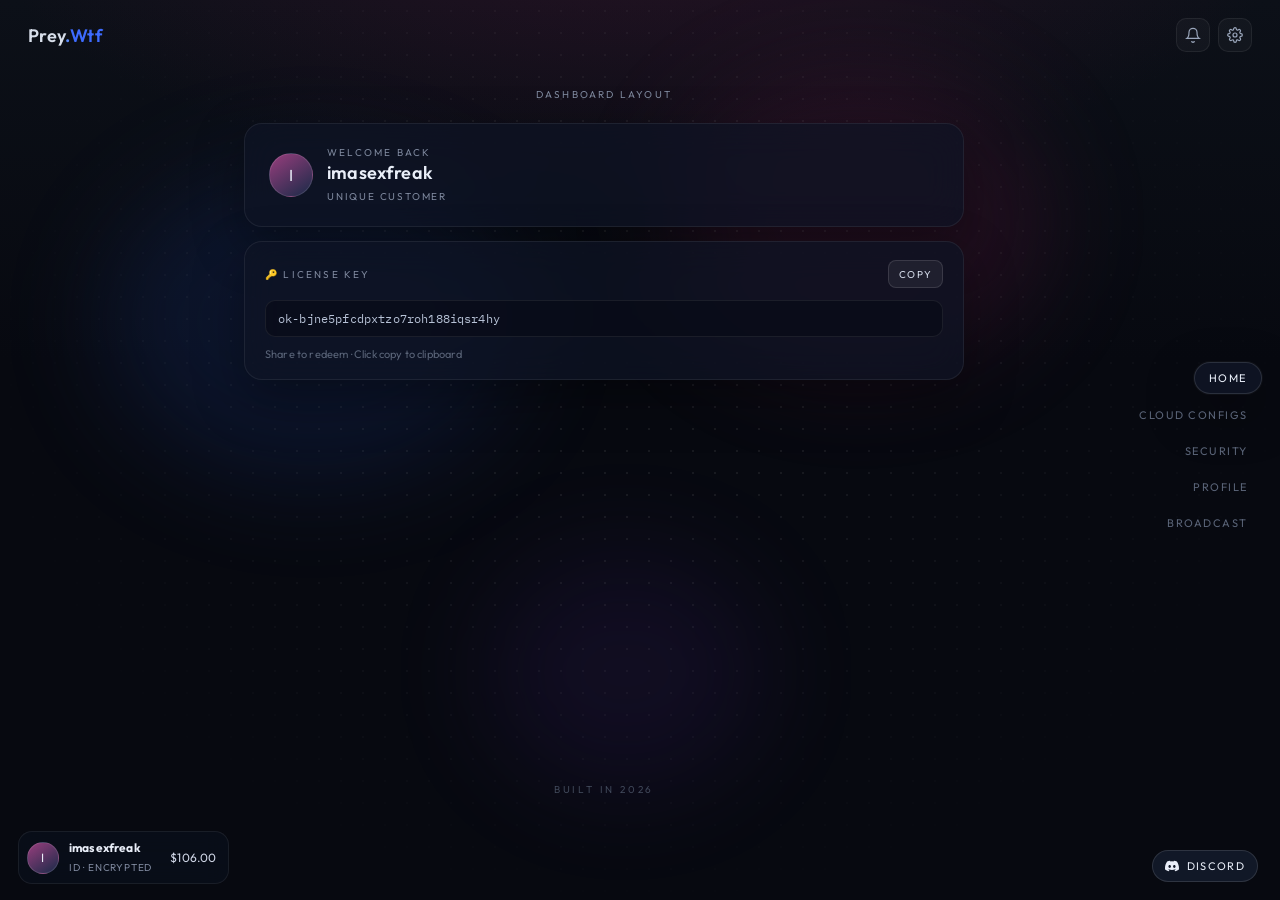
==== index.html @ e55bd7c1 "Add Prey.Wtf dashboard UI" ====
<!DOCTYPE html>
<html lang="en">
<head>
  <meta charset="UTF-8" />
  <meta name="viewport" content="width=device-width, initial-scale=1.0" />
  <title>Prey.Wtf</title>
  <link rel="preconnect" href="https://fonts.googleapis.com" />
  <link rel="preconnect" href="https://fonts.gstatic.com" crossorigin />
  <link href="https://fonts.googleapis.com/css2?family=IBM+Plex+Mono:wght@400;500&family=Outfit:wght@300;400;500;600;700&display=swap" rel="stylesheet" />
  <link rel="stylesheet" href="css/style.css" />
  <link rel="icon" href="data:image/svg+xml,%3Csvg xmlns='http://www.w3.org/2000/svg' viewBox='0 0 32 32'%3E%3Crect width='32' height='32' rx='8' fill='%23080c16'/%3E%3Ctext x='16' y='21' text-anchor='middle' font-size='14' fill='%236ec8ff' font-family='sans-serif'%3EP%3C/text%3E%3C/svg%3E" />
</head>
<body>
  <div class="bg" aria-hidden="true">
    <div class="orb orb-a"></div>
    <div class="orb orb-b"></div>
    <div class="orb orb-c"></div>
    <div class="dots"></div>
  </div>

  <header class="topbar">
    <a class="brand" href="#home" data-route="home">
      <span>Prey</span><span class="brand-dot">.</span><span class="brand-acc">Wtf</span>
    </a>
    <div class="top-actions">
      <button class="icon-btn" id="notify-btn" title="Notifications" type="button">
        <svg width="16" height="16" viewBox="0 0 24 24" fill="none" stroke="currentColor" stroke-width="1.8"><path d="M6 8a6 6 0 0 1 12 0c0 7 3 9 3 9H3s3-2 3-9"/><path d="M10 21a2 2 0 0 0 4 0"/></svg>
      </button>
      <button class="icon-btn" id="settings-btn" title="Settings" type="button" data-route="settings">
        <svg width="16" height="16" viewBox="0 0 24 24" fill="none" stroke="currentColor" stroke-width="1.8"><circle cx="12" cy="12" r="3"/><path d="M19.4 15a1.65 1.65 0 0 0 .33 1.82l.06.06a2 2 0 1 1-2.83 2.83l-.06-.06a1.65 1.65 0 0 0-1.82-.33 1.65 1.65 0 0 0-1 1.51V21a2 2 0 1 1-4 0v-.09A1.65 1.65 0 0 0 9 19.4a1.65 1.65 0 0 0-1.82.33l-.06.06a2 2 0 1 1-2.83-2.83l.06-.06A1.65 1.65 0 0 0 4.68 15a1.65 1.65 0 0 0-1.51-1H3a2 2 0 1 1 0-4h.09A1.65 1.65 0 0 0 4.6 9a1.65 1.65 0 0 0-.33-1.82l-.06-.06a2 2 0 1 1 2.83-2.83l.06.06A1.65 1.65 0 0 0 9 4.68a1.65 1.65 0 0 0 1-1.51V3a2 2 0 1 1 4 0v.09a1.65 1.65 0 0 0 1 1.51 1.65 1.65 0 0 0 1.82-.33l.06-.06a2 2 0 1 1 2.83 2.83l-.06.06A1.65 1.65 0 0 0 19.4 9a1.65 1.65 0 0 0 1.51 1H21a2 2 0 1 1 0 4h-.09a1.65 1.65 0 0 0-1.51 1z"/></svg>
      </button>
    </div>
  </header>

  <nav class="rail" id="rail">
    <button data-route="home">Home</button>
    <button data-route="configs">Cloud Configs</button>
    <button data-route="security">Security</button>
    <button data-route="profile">Profile</button>
    <button data-route="broadcast">Broadcast</button>
  </nav>

  <main id="view"></main>

  <aside class="user-chip" id="user-chip">
    <div class="avatar sm" id="chip-avatar"></div>
    <div>
      <strong id="chip-name">imasexfreak</strong>
      <span id="chip-status">ID · ENCRYPTED</span>
    </div>
    <em id="chip-bal">$106.00</em>
  </aside>

  <a class="discord-fab" id="discord-fab" href="https://discord.com" target="_blank" rel="noopener">
    <svg width="14" height="14" viewBox="0 0 24 24" fill="currentColor"><path d="M20.317 4.37a19.791 19.791 0 0 0-4.885-1.515.074.074 0 0 0-.079.037c-.21.375-.444.864-.608 1.25a18.27 18.27 0 0 0-5.487 0 12.64 12.64 0 0 0-.617-1.25.077.077 0 0 0-.079-.037A19.736 19.736 0 0 0 3.677 4.37a.07.07 0 0 0-.032.027C.533 9.046-.32 13.58.099 18.057a.082.082 0 0 0 .031.057 19.9 19.9 0 0 0 5.993 3.03.078.078 0 0 0 .084-.028 14.09 14.09 0 0 0 1.226-1.994.076.076 0 0 0-.041-.106 13.107 13.107 0 0 1-1.872-.892.077.077 0 0 1-.008-.128 10.2 10.2 0 0 0 .372-.292.074.074 0 0 1 .077-.01c3.928 1.793 8.18 1.793 12.062 0a.074.074 0 0 1 .078.01c.12.098.246.198.373.292a.077.077 0 0 1-.006.127 12.299 12.299 0 0 1-1.873.892.077.077 0 0 0-.041.107c.36.698.772 1.362 1.225 1.993a.076.076 0 0 0 .084.028 19.839 19.839 0 0 0 6.002-3.03.077.077 0 0 0 .032-.054c.5-5.177-.838-9.674-3.549-13.66a.061.061 0 0 0-.031-.03zM8.02 15.33c-1.183 0-2.157-1.085-2.157-2.419 0-1.333.956-2.419 2.157-2.419 1.21 0 2.176 1.096 2.157 2.42 0 1.333-.956 2.418-2.157 2.418zm7.975 0c-1.183 0-2.157-1.085-2.157-2.419 0-1.333.955-2.419 2.157-2.419 1.21 0 2.176 1.096 2.157 2.42 0 1.333-.946 2.418-2.157 2.418z"/></svg>
    Discord
  </a>

  <div class="toasts" id="toasts"></div>
  <script src="js/app.js"></script>
</body>
</html>
---- css/style.css ----
:root {
  --bg: #070910;
  --bg-2: #0b101c;
  --card: rgba(14, 20, 36, 0.72);
  --card-solid: #10182c;
  --stroke: rgba(255, 255, 255, 0.07);
  --stroke-2: rgba(255, 255, 255, 0.12);
  --text: #e9eef8;
  --muted: #7d879c;
  --faint: #5a6478;
  --accent: #6ec8ff;
  --accent-2: #4da3ff;
  --glow: rgba(110, 200, 255, 0.18);
  --orb-a: rgba(92, 28, 48, 0.42);
  --orb-b: rgba(36, 52, 110, 0.38);
  --orb-c: rgba(48, 28, 88, 0.28);
  --ok: #3dd68c;
  --warn: #f0c14b;
  --danger: #ff6b7a;
  --btn: #f3f5fb;
  --btn-text: #0c1018;
  --input: rgba(8, 12, 22, 0.65);
  --sidebar: #0a1020;
  --rail: rgba(8, 12, 22, 0.4);
  --shadow: 0 18px 50px rgba(0, 0, 0, 0.35);
  --radius: 18px;
  --mono: "IBM Plex Mono", ui-monospace, monospace;
  --sans: "Outfit", system-ui, sans-serif;
}

* { box-sizing: border-box; margin: 0; padding: 0; }
html, body { height: 100%; }
body {
  font-family: var(--sans);
  background: var(--bg);
  color: var(--text);
  overflow: hidden;
  letter-spacing: 0.01em;
}
button, input, select, textarea { font-family: inherit; color: inherit; }
button { cursor: pointer; border: 0; background: none; }
a { color: inherit; text-decoration: none; }
::selection { background: rgba(110, 200, 255, 0.28); }

.bg { position: fixed; inset: 0; z-index: 0; pointer-events: none; background: radial-gradient(1200px 500px at 50% -10%, var(--orb-a), transparent 55%), linear-gradient(180deg, #0c1018 0%, var(--bg) 40%); }
.orb { position: absolute; border-radius: 50%; filter: blur(50px); opacity: 0.9; }
.orb-a { width: 420px; height: 320px; left: 8%; top: 18%; background: var(--orb-b); }
.orb-b { width: 380px; height: 300px; right: 18%; top: 8%; background: var(--orb-a); }
.orb-c { width: 280px; height: 240px; left: 38%; bottom: 12%; background: var(--orb-c); }
.dots {
  position: absolute; inset: 0;
  background-image: radial-gradient(rgba(255,255,255,0.07) 1px, transparent 1px);
  background-size: 22px 22px;
  mask-image: radial-gradient(ellipse at 50% 40%, black 20%, transparent 75%);
}

.topbar {
  position: fixed; top: 18px; left: 28px; right: 28px;
  z-index: 20; display: flex; align-items: center; justify-content: space-between;
  pointer-events: none;
}
.topbar > * { pointer-events: auto; }
.brand { font-size: 18px; font-weight: 600; letter-spacing: 0.02em; }
.brand span:first-child { color: #d7deea; }
.brand-dot { color: var(--accent); }
.brand-acc { color: var(--accent-2); }
.top-actions { display: flex; gap: 8px; }
.icon-btn {
  width: 34px; height: 34px; border-radius: 10px;
  color: #9aa6bb; display: grid; place-items: center;
  background: rgba(255,255,255,0.03); border: 1px solid var(--stroke);
}
.icon-btn:hover, .icon-btn.active { color: var(--text); background: rgba(255,255,255,0.07); }

.rail {
  position: fixed; right: 18px; top: 50%; transform: translateY(-50%);
  z-index: 20; display: flex; flex-direction: column; gap: 6px; align-items: flex-end;
}
.rail button {
  font-size: 11px; letter-spacing: 0.14em; text-transform: uppercase;
  color: var(--faint); padding: 8px 14px; border-radius: 999px;
  transition: 0.2s ease;
}
.rail button:hover { color: #c5cddc; }
.rail button.active {
  color: var(--text);
  background: rgba(16, 22, 38, 0.85);
  border: 1px solid var(--stroke-2);
  box-shadow: 0 0 0 1px rgba(255,255,255,0.03), var(--shadow);
}

#view { position: relative; z-index: 2; height: 100%; }
.page {
  height: 100%; padding: 88px 120px 96px 48px;
  display: flex; flex-direction: column; animation: fade .28s ease;
}
.page.center { align-items: center; }
@keyframes fade { from { opacity: 0; transform: translateY(8px); } to { opacity: 1; transform: none; } }

.kicker {
  font-size: 10px; letter-spacing: 0.22em; text-transform: uppercase;
  color: var(--muted); margin-bottom: 4px;
}
h1, .title { font-size: 15px; font-weight: 600; letter-spacing: 0.18em; text-transform: uppercase; }
.subtitle { font-size: 11px; color: var(--muted); letter-spacing: 0.16em; text-transform: uppercase; margin-top: 4px; }

.stack { width: min(720px, 100%); display: flex; flex-direction: column; gap: 14px; margin-top: 18px; }
.grid-2 { display: grid; grid-template-columns: 1fr 1fr; gap: 14px; width: min(860px, 100%); margin-top: 18px; }
.grid-settings { display: grid; grid-template-columns: 1fr 1fr; gap: 14px; width: min(820px, 100%); margin-top: 22px; }

.card {
  background: var(--card);
  border: 1px solid var(--stroke);
  border-radius: var(--radius);
  padding: 18px 20px;
  backdrop-filter: blur(18px);
  box-shadow: var(--shadow);
}
.card.pad-lg { padding: 22px 24px; }

.welcome { display: flex; align-items: center; gap: 14px; }
.avatar {
  width: 44px; height: 44px; border-radius: 50%;
  background: linear-gradient(145deg, #3a6aa8, #1a2a48);
  display: grid; place-items: center; overflow: hidden;
  border: 1px solid var(--stroke-2); flex-shrink: 0;
}
.avatar.sm { width: 32px; height: 32px; font-size: 12px; }
.avatar img { width: 100%; height: 100%; object-fit: cover; }
.welcome .meta .kicker { margin-bottom: 2px; }
.welcome h2 { font-size: 18px; font-weight: 600; letter-spacing: 0.01em; text-transform: none; }
.badge {
  display: inline-block; margin-top: 4px;
  font-size: 10px; letter-spacing: 0.18em; text-transform: uppercase; color: var(--muted);
}

.key-row { display: flex; align-items: center; justify-content: space-between; gap: 12px; }
.key-row .kicker { display: flex; align-items: center; gap: 8px; margin: 0; }
.key-box {
  margin-top: 12px; background: var(--input); border: 1px solid var(--stroke);
  border-radius: 10px; padding: 10px 12px; display: flex; align-items: center; justify-content: space-between; gap: 12px;
}
.key-box code {
  font-family: var(--mono); font-size: 12px; color: #b7c2d6; overflow: hidden; text-overflow: ellipsis; white-space: nowrap;
}
.hint { margin-top: 10px; font-size: 11px; color: var(--faint); }

.btn {
  height: 32px; padding: 0 14px; border-radius: 8px;
  background: rgba(255,255,255,0.06); border: 1px solid var(--stroke-2);
  font-size: 11px; letter-spacing: 0.12em; text-transform: uppercase; color: #d5dceb;
}
.btn:hover { background: rgba(255,255,255,0.1); }
.btn.white {
  background: var(--btn); color: var(--btn-text); border: 0; font-weight: 600;
  height: 40px; width: 100%; border-radius: 10px; letter-spacing: 0.14em;
}
.btn.white:hover { filter: brightness(0.95); }
.btn.tiny { height: 28px; padding: 0 10px; font-size: 10px; }
.btn.ghost { background: transparent; }

.foot {
  margin-top: auto; text-align: center; font-size: 10px; letter-spacing: 0.28em;
  color: #3f4758; text-transform: uppercase; padding-bottom: 8px;
}

.user-chip {
  position: fixed; left: 18px; bottom: 16px; z-index: 20;
  display: flex; align-items: center; gap: 10px;
  background: rgba(10, 14, 26, 0.88); border: 1px solid var(--stroke);
  border-radius: 14px; padding: 8px 12px 8px 8px; backdrop-filter: blur(12px);
}
.user-chip strong { display: block; font-size: 12px; }
.user-chip span { font-size: 10px; color: var(--muted); letter-spacing: 0.08em; }
.user-chip em { font-style: normal; font-size: 12px; margin-left: 8px; color: #cfd6e6; }
.user-chip.hidden, .discord-fab.hidden { display: none; }

.discord-fab {
  position: fixed; right: 22px; bottom: 18px; z-index: 20;
  display: flex; align-items: center; gap: 8px;
  background: #111827; border: 1px solid var(--stroke-2);
  padding: 8px 12px; border-radius: 999px; font-size: 11px; letter-spacing: 0.12em; text-transform: uppercase;
}
.discord-fab:hover { background: #1a2236; }

.field { display: flex; flex-direction: column; gap: 6px; margin-bottom: 10px; }
.field label { font-size: 10px; letter-spacing: 0.16em; text-transform: uppercase; color: var(--muted); }
.field input, .field select, .field textarea {
  height: 38px; background: var(--input); border: 1px solid var(--stroke);
  border-radius: 10px; padding: 0 12px; outline: none;
}
.field input:focus, .field select:focus, .field textarea:focus { border-color: rgba(110,200,255,0.35); }
.field textarea { height: auto; min-height: 120px; padding: 10px 12px; resize: vertical; }

.builds { display: grid; grid-template-columns: 1fr 1fr; gap: 8px; margin: 10px 0 14px; }
.build {
  height: 36px; border-radius: 10px; border: 1px solid var(--stroke);
  background: rgba(8,12,22,0.5); display: flex; align-items: center; gap: 8px;
  padding: 0 12px; font-size: 11px; letter-spacing: 0.14em; text-transform: uppercase; color: #c9d2e3;
}
.build .dot { width: 7px; height: 7px; border-radius: 50%; background: #3a4458; }
.build.active { border-color: rgba(110,200,255,0.35); background: rgba(110,200,255,0.06); }
.build.active .dot { background: var(--accent); box-shadow: 0 0 8px var(--accent); }

.themes { display: grid; grid-template-columns: 1fr 1fr; gap: 8px; }
.theme {
  height: 54px; border-radius: 12px; border: 1px solid var(--stroke);
  background: rgba(8,12,22,0.45); display: flex; align-items: center; justify-content: center;
  gap: 8px; font-size: 10px; letter-spacing: 0.12em; text-transform: uppercase; color: #c5cede;
}
.theme.active { border-color: rgba(255,255,255,0.22); background: rgba(255,255,255,0.04); }

.stat-row { display: grid; grid-template-columns: 1fr 1fr; gap: 10px; margin: 8px 0 14px; }
.stat { background: rgba(8,12,22,0.45); border: 1px solid var(--stroke); border-radius: 12px; padding: 10px 12px; }
.stat span { display: block; font-size: 10px; color: var(--muted); letter-spacing: 0.14em; text-transform: uppercase; }
.stat strong { font-size: 16px; font-weight: 600; }

.pills { display: grid; grid-template-columns: repeat(3, 1fr); gap: 8px; margin: 12px 0; }
.pill { background: rgba(8,12,22,0.5); border: 1px solid var(--stroke); border-radius: 10px; padding: 10px; text-align: center; }
.pill span { display: block; font-size: 9px; letter-spacing: 0.16em; text-transform: uppercase; color: var(--muted); }
.pill strong { font-size: 12px; }
.pill .ok { color: var(--ok); }

.inline { display: flex; gap: 8px; }
.inline input { flex: 1; height: 38px; background: var(--input); border: 1px solid var(--stroke); border-radius: 10px; padding: 0 12px; outline: none; }
.inline .btn.white { width: auto; height: 38px; padding: 0 16px; }

.locked {
  flex: 1; display: grid; place-items: center; text-align: center; gap: 10px;
}
.pulse {
  width: 10px; height: 10px; border-radius: 50%; background: var(--accent);
  box-shadow: 0 0 18px var(--accent); margin: 0 auto 16px;
  animation: pulse 1.6s ease infinite;
}
@keyframes pulse { 50% { transform: scale(1.4); opacity: 0.5; } }
.locked p { color: var(--muted); font-size: 12px; letter-spacing: 0.16em; text-transform: uppercase; }
.locked .btn { margin-top: 12px; border-radius: 999px; padding: 0 18px; height: 36px; background: rgba(16,22,38,0.9); }

.editor-wrap { display: grid; grid-template-columns: 1fr 280px; gap: 16px; height: 100%; min-height: 0; }
.editor-card, .side-card {
  background: rgba(8, 12, 20, 0.78); border: 1px solid var(--stroke);
  border-radius: 20px; display: flex; flex-direction: column; overflow: hidden;
  box-shadow: var(--shadow);
}
.editor-head, .side-head {
  display: flex; align-items: center; justify-content: space-between;
  padding: 12px 14px; border-bottom: 1px solid var(--stroke);
}
.editor-head strong { font-size: 13px; }
.head-btns { display: flex; gap: 8px; }
.editor-body { display: grid; grid-template-columns: 42px 1fr; flex: 1; min-height: 0; background: #070b12; }
.gutter {
  background: #080c14; color: #3d4658; font-family: var(--mono); font-size: 11px;
  padding: 12px 8px; text-align: right; overflow: hidden; user-select: none; line-height: 1.55;
}
#lua {
  width: 100%; height: 100%; border: 0; background: transparent; color: #cfe0ff;
  font-family: var(--mono); font-size: 12px; line-height: 1.55; padding: 12px 14px 20px 8px;
  outline: none; resize: none; tab-size: 2; white-space: pre;
}
.side-head { flex-direction: column; align-items: stretch; gap: 10px; }
.side-head h3 { font-size: 14px; }
.side-head p { font-size: 11px; color: var(--muted); }
.add-row { display: flex; gap: 8px; }
.add-row input { flex: 1; height: 34px; background: var(--input); border: 1px solid var(--stroke); border-radius: 8px; padding: 0 10px; }
.config-list { overflow: auto; padding: 8px; display: flex; flex-direction: column; gap: 6px; }
.cfg {
  text-align: left; padding: 10px 12px; border-radius: 10px; border: 1px solid transparent;
  display: flex; justify-content: space-between; align-items: center; color: #c5cede; font-size: 12px;
}
.cfg:hover { background: rgba(255,255,255,0.04); }
.cfg.active { background: rgba(110,200,255,0.08); border-color: rgba(110,200,255,0.2); }
.cfg small { color: var(--faint); }

.broadcast { display: grid; grid-template-columns: 220px 1fr; height: 100%; padding: 0 92px 0 0; }
.chat-rail {
  background: rgba(8, 12, 22, 0.86); border-right: 1px solid var(--stroke);
  display: flex; flex-direction: column; padding: 72px 0 18px;
}
.chat-rail h4 { padding: 0 16px; font-size: 11px; letter-spacing: 0.18em; text-transform: uppercase; }
.chat-rail .sub { padding: 4px 16px 12px; font-size: 10px; color: var(--muted); letter-spacing: 0.12em; text-transform: uppercase; }
.people { overflow: auto; display: flex; flex-direction: column; }
.person {
  display: grid; grid-template-columns: 1fr; gap: 2px;
  padding: 9px 16px; text-align: left; border-left: 2px solid transparent; color: #c7d0e0;
}
.person:hover { background: rgba(255,255,255,0.03); }
.person.active { background: rgba(110,200,255,0.08); border-left-color: var(--accent); }
.person b { font-size: 13px; font-weight: 500; }
.person span { font-size: 10px; color: var(--faint); }
.person em { font-style: normal; font-size: 11px; color: #8b95a8; white-space: nowrap; overflow: hidden; text-overflow: ellipsis; }
.chat-main { display: flex; flex-direction: column; padding: 72px 28px 18px; min-width: 0; }
.chat-top { display: flex; align-items: center; justify-content: space-between; margin-bottom: 14px; }
.messages { flex: 1; overflow: auto; display: flex; flex-direction: column; gap: 8px; padding-right: 6px; }
.msg {
  background: rgba(16, 24, 42, 0.55); border: 1px solid var(--stroke);
  border-radius: 12px; padding: 10px 12px;
}
.msg .who { font-size: 12px; font-weight: 600; }
.msg .when { font-size: 10px; color: var(--faint); margin-left: 8px; }
.msg p { margin-top: 4px; font-size: 13px; color: #c9d3e4; }
.composer {
  display: flex; gap: 10px; margin-top: 12px; background: rgba(10,16,28,0.8);
  border: 1px solid var(--stroke); border-radius: 12px; padding: 8px;
}
.composer input { flex: 1; background: transparent; border: 0; outline: none; padding: 0 8px; font-size: 13px; }
.composer .btn.white { width: auto; height: 36px; padding: 0 18px; }

.feed { width: min(920px, 100%); margin: 18px auto 0; display: flex; flex-direction: column; gap: 6px; overflow: auto; flex: 1; }
.feed-row {
  display: flex; align-items: center; gap: 12px;
  background: rgba(14, 20, 36, 0.55); border: 1px solid var(--stroke);
  border-radius: 10px; padding: 10px 14px; font-size: 13px;
}
.feed-row b { min-width: 92px; font-weight: 500; }
.feed-row time { color: var(--faint); font-size: 11px; min-width: 70px; }
.feed-row span { color: #c5cede; }

.toasts {
  position: fixed; top: 18px; left: 50%; transform: translateX(-50%);
  z-index: 50; display: flex; flex-direction: column; gap: 8px; pointer-events: none;
}
.toast {
  background: rgba(12, 18, 32, 0.95); border: 1px solid var(--stroke-2);
  color: var(--text); padding: 10px 16px; border-radius: 12px; font-size: 12px;
  box-shadow: var(--shadow); animation: fade .2s ease;
}

.modal {
  position: fixed; inset: 0; z-index: 40; background: rgba(0,0,0,0.45);
  display: grid; place-items: center;
}
.modal .card { width: min(420px, 90vw); }

body.theme-prey { --accent: #6ec8ff; --accent-2: #4da3ff; --orb-a: rgba(92, 28, 48, 0.42); --orb-b: rgba(36, 52, 110, 0.38); }
body.theme-noreint { --accent: #7cf0c2; --accent-2: #3dd68c; --orb-a: rgba(20, 80, 60, 0.4); --orb-b: rgba(20, 40, 70, 0.35); }
body.theme-eclipse { --accent: #ffb347; --accent-2: #ff7a3d; --orb-a: rgba(90, 30, 10, 0.45); --orb-b: rgba(40, 20, 10, 0.4); }
body.theme-noir { --accent: #d0d4dc; --accent-2: #9aa3b2; --orb-a: rgba(40,40,48,0.5); --orb-b: rgba(20,20,28,0.5); }
body.theme-obsidian { --accent: #a78bfa; --accent-2: #7c5cbf; --orb-a: rgba(50, 20, 80, 0.45); --orb-b: rgba(20, 10, 40, 0.4); }
body.theme-abyss { --accent: #5b8cff; --accent-2: #3d6bff; --orb-a: rgba(70, 20, 50, 0.45); --orb-b: rgba(20, 40, 90, 0.4); }

body.color-soft-pink { --orb-a: rgba(180, 70, 120, 0.38); --accent: #f3a6c8; }
body.color-sakura { --orb-a: rgba(210, 90, 130, 0.4); --accent: #ff8fb3; }
body.color-strawberry { --orb-a: rgba(190, 40, 70, 0.4); --accent: #ff6b8a; }
body.color-emerald { --orb-a: rgba(20, 110, 70, 0.38); --accent: #3dd68c; }

@media (max-width: 980px) {
  .grid-2, .grid-settings, .editor-wrap, .broadcast { grid-template-columns: 1fr; }
  .page { padding: 80px 20px 110px; }
  .rail { right: 8px; }
  .chat-rail { display: none; }
  .broadcast { padding: 0; }
  .user-chip { display: none; }
}
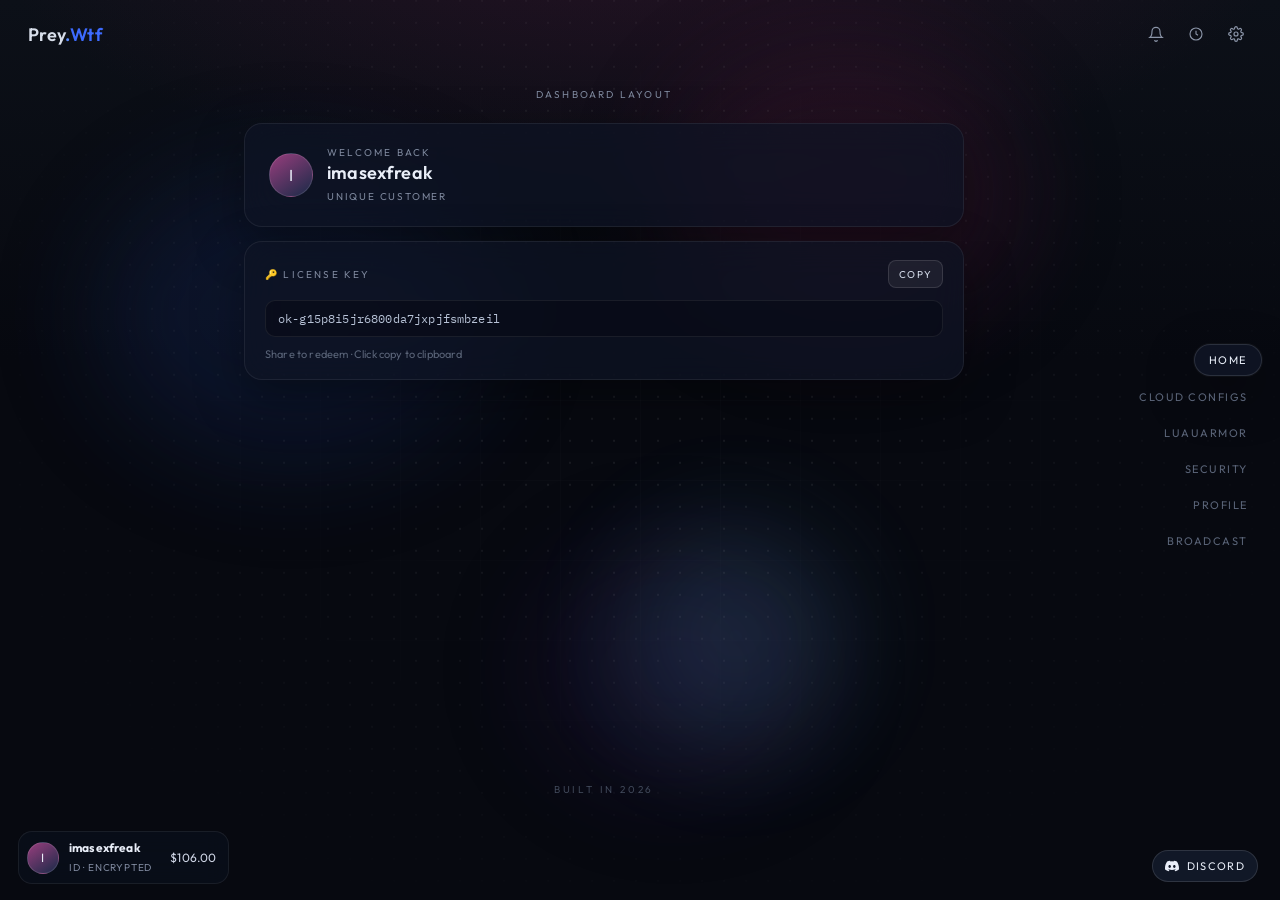
==== commit 2ce44082: "Add animated background and LuauArmor obfuscator page" ====
--- a/index.html
+++ b/index.html
@@ -15,7 +15,9 @@
     <div class="orb orb-a"></div>
     <div class="orb orb-b"></div>
     <div class="orb orb-c"></div>
+    <div class="orb orb-d"></div>
     <div class="dots"></div>
+    <div class="grid-glow"></div>
   </div>
 
   <header class="topbar">
@@ -24,7 +26,10 @@
     </a>
     <div class="top-actions">
       <button class="icon-btn" id="notify-btn" title="Notifications" type="button">
-        <svg width="16" height="16" viewBox="0 0 24 24" fill="none" stroke="currentColor" stroke-width="1.8"><path d="M6 8a6 6 0 0 1 12 0c0 7 3 9 3 9H3s3-2 3-9"/><path d="M10 21a2 2 0 0 0 4 0"/></svg>
+        <svg width="16" height="16" viewBox="0 0 24 24" fill="none" stroke="currentColor" stroke-width="1.7"><path d="M6 8a6 6 0 0 1 12 0c0 7 3 9 3 9H3s3-2 3-9"/><path d="M10 21a2 2 0 0 0 4 0"/></svg>
+      </button>
+      <button class="icon-btn" id="history-btn" title="History" type="button">
+        <svg width="16" height="16" viewBox="0 0 24 24" fill="none" stroke="currentColor" stroke-width="1.7"><circle cx="12" cy="12" r="9"/><path d="M12 7v5l3 2"/></svg>
       </button>
       <button class="icon-btn" id="settings-btn" title="Settings" type="button" data-route="settings">
         <svg width="16" height="16" viewBox="0 0 24 24" fill="none" stroke="currentColor" stroke-width="1.8"><circle cx="12" cy="12" r="3"/><path d="M19.4 15a1.65 1.65 0 0 0 .33 1.82l.06.06a2 2 0 1 1-2.83 2.83l-.06-.06a1.65 1.65 0 0 0-1.82-.33 1.65 1.65 0 0 0-1 1.51V21a2 2 0 1 1-4 0v-.09A1.65 1.65 0 0 0 9 19.4a1.65 1.65 0 0 0-1.82.33l-.06.06a2 2 0 1 1-2.83-2.83l.06-.06A1.65 1.65 0 0 0 4.68 15a1.65 1.65 0 0 0-1.51-1H3a2 2 0 1 1 0-4h.09A1.65 1.65 0 0 0 4.6 9a1.65 1.65 0 0 0-.33-1.82l-.06-.06a2 2 0 1 1 2.83-2.83l.06.06A1.65 1.65 0 0 0 9 4.68a1.65 1.65 0 0 0 1-1.51V3a2 2 0 1 1 4 0v.09a1.65 1.65 0 0 0 1 1.51 1.65 1.65 0 0 0 1.82-.33l.06-.06a2 2 0 1 1 2.83 2.83l-.06.06A1.65 1.65 0 0 0 19.4 9a1.65 1.65 0 0 0 1.51 1H21a2 2 0 1 1 0 4h-.09a1.65 1.65 0 0 0-1.51 1z"/></svg>
@@ -35,6 +40,7 @@
   <nav class="rail" id="rail">
     <button data-route="home">Home</button>
     <button data-route="configs">Cloud Configs</button>
+    <button data-route="armor">LuauArmor</button>
     <button data-route="security">Security</button>
     <button data-route="profile">Profile</button>
     <button data-route="broadcast">Broadcast</button>
@@ -57,6 +63,8 @@
   </a>
 
   <div class="toasts" id="toasts"></div>
+  <script src="js/obfuscator.js"></script>
+  <script src="js/background.js"></script>
   <script src="js/app.js"></script>
 </body>
 </html>
--- a/css/style.css
+++ b/css/style.css
@@ -42,16 +42,46 @@
 a { color: inherit; text-decoration: none; }
 ::selection { background: rgba(110, 200, 255, 0.28); }
 
-.bg { position: fixed; inset: 0; z-index: 0; pointer-events: none; background: radial-gradient(1200px 500px at 50% -10%, var(--orb-a), transparent 55%), linear-gradient(180deg, #0c1018 0%, var(--bg) 40%); }
-.orb { position: absolute; border-radius: 50%; filter: blur(50px); opacity: 0.9; }
-.orb-a { width: 420px; height: 320px; left: 8%; top: 18%; background: var(--orb-b); }
-.orb-b { width: 380px; height: 300px; right: 18%; top: 8%; background: var(--orb-a); }
-.orb-c { width: 280px; height: 240px; left: 38%; bottom: 12%; background: var(--orb-c); }
+.bg { position: fixed; inset: 0; z-index: 0; pointer-events: none; overflow: hidden; background: radial-gradient(1200px 500px at 50% -10%, var(--orb-a), transparent 55%), linear-gradient(180deg, #0c1018 0%, var(--bg) 40%); }
+.orb {
+  position: absolute; border-radius: 50%; filter: blur(56px); opacity: 0.88;
+  will-change: transform;
+  animation: orb-drift 18s ease-in-out infinite;
+}
+.orb-a { width: 420px; height: 320px; left: 8%; top: 18%; background: var(--orb-b); animation-duration: 22s; }
+.orb-b { width: 380px; height: 300px; right: 18%; top: 8%; background: var(--orb-a); animation-duration: 19s; animation-delay: -4s; }
+.orb-c { width: 280px; height: 240px; left: 38%; bottom: 12%; background: var(--orb-c); animation-duration: 24s; animation-delay: -8s; }
+.orb-d { width: 220px; height: 220px; right: 32%; bottom: 22%; background: rgba(110, 200, 255, 0.16); animation-duration: 16s; animation-delay: -2s; }
+@keyframes orb-drift {
+  0%, 100% { transform: translate3d(0, 0, 0) scale(1); }
+  25% { transform: translate3d(36px, -28px, 0) scale(1.08); }
+  50% { transform: translate3d(-22px, 18px, 0) scale(0.94); }
+  75% { transform: translate3d(14px, 32px, 0) scale(1.04); }
+}
 .dots {
-  position: absolute; inset: 0;
+  position: absolute; inset: -40px;
   background-image: radial-gradient(rgba(255,255,255,0.07) 1px, transparent 1px);
   background-size: 22px 22px;
   mask-image: radial-gradient(ellipse at 50% 40%, black 20%, transparent 75%);
+  will-change: background-position;
+  animation: dots-pan 40s linear infinite;
+}
+.grid-glow {
+  position: absolute; inset: 0;
+  background:
+    linear-gradient(rgba(255,255,255,0.015) 1px, transparent 1px),
+    linear-gradient(90deg, rgba(255,255,255,0.015) 1px, transparent 1px);
+  background-size: 80px 80px;
+  mask-image: radial-gradient(ellipse at 50% 45%, black 10%, transparent 70%);
+  animation: grid-shift 28s ease-in-out infinite;
+}
+@keyframes dots-pan {
+  0% { background-position: 0 0; }
+  100% { background-position: 44px 44px; }
+}
+@keyframes grid-shift {
+  0%, 100% { transform: translate3d(0, 0, 0); opacity: 0.45; }
+  50% { transform: translate3d(-24px, 18px, 0); opacity: 0.75; }
 }
 
 .topbar {
@@ -66,11 +96,11 @@
 .brand-acc { color: var(--accent-2); }
 .top-actions { display: flex; gap: 8px; }
 .icon-btn {
-  width: 34px; height: 34px; border-radius: 10px;
-  color: #9aa6bb; display: grid; place-items: center;
-  background: rgba(255,255,255,0.03); border: 1px solid var(--stroke);
-}
-.icon-btn:hover, .icon-btn.active { color: var(--text); background: rgba(255,255,255,0.07); }
+  width: 32px; height: 32px; border-radius: 8px;
+  color: #8b95a8; display: grid; place-items: center;
+  background: transparent; border: 0;
+}
+.icon-btn:hover, .icon-btn.active { color: var(--text); }
 
 .rail {
   position: fixed; right: 18px; top: 50%; transform: translateY(-50%);
@@ -273,49 +303,105 @@
 .cfg.active { background: rgba(110,200,255,0.08); border-color: rgba(110,200,255,0.2); }
 .cfg small { color: var(--faint); }
 
-.broadcast { display: grid; grid-template-columns: 220px 1fr; height: 100%; padding: 0 92px 0 0; }
-.chat-rail {
-  background: rgba(8, 12, 22, 0.86); border-right: 1px solid var(--stroke);
-  display: flex; flex-direction: column; padding: 72px 0 18px;
-}
-.chat-rail h4 { padding: 0 16px; font-size: 11px; letter-spacing: 0.18em; text-transform: uppercase; }
-.chat-rail .sub { padding: 4px 16px 12px; font-size: 10px; color: var(--muted); letter-spacing: 0.12em; text-transform: uppercase; }
-.people { overflow: auto; display: flex; flex-direction: column; }
-.person {
-  display: grid; grid-template-columns: 1fr; gap: 2px;
-  padding: 9px 16px; text-align: left; border-left: 2px solid transparent; color: #c7d0e0;
-}
-.person:hover { background: rgba(255,255,255,0.03); }
-.person.active { background: rgba(110,200,255,0.08); border-left-color: var(--accent); }
-.person b { font-size: 13px; font-weight: 500; }
-.person span { font-size: 10px; color: var(--faint); }
-.person em { font-style: normal; font-size: 11px; color: #8b95a8; white-space: nowrap; overflow: hidden; text-overflow: ellipsis; }
-.chat-main { display: flex; flex-direction: column; padding: 72px 28px 18px; min-width: 0; }
-.chat-top { display: flex; align-items: center; justify-content: space-between; margin-bottom: 14px; }
-.messages { flex: 1; overflow: auto; display: flex; flex-direction: column; gap: 8px; padding-right: 6px; }
-.msg {
-  background: rgba(16, 24, 42, 0.55); border: 1px solid var(--stroke);
-  border-radius: 12px; padding: 10px 12px;
-}
-.msg .who { font-size: 12px; font-weight: 600; }
-.msg .when { font-size: 10px; color: var(--faint); margin-left: 8px; }
-.msg p { margin-top: 4px; font-size: 13px; color: #c9d3e4; }
+.page.broadcast-page {
+  padding: 86px 130px 86px 42px;
+  max-width: 1100px;
+  align-items: stretch;
+}
+.broadcast-head { margin-bottom: 14px; }
+.broadcast-head .title { font-size: 15px; letter-spacing: 0.16em; }
+.broadcast-board {
+  flex: 1; min-height: 0;
+  display: flex; flex-direction: column;
+  background: rgba(9, 13, 22, 0.78);
+  border: 1px solid rgba(255,255,255,0.06);
+  border-radius: 22px;
+  padding: 12px 12px 10px;
+  box-shadow: var(--shadow);
+  backdrop-filter: blur(18px);
+}
+.feed-list {
+  flex: 1; overflow: auto;
+  display: flex; flex-direction: column; gap: 5px;
+  padding: 2px 2px 8px;
+}
+.feed-row {
+  display: flex; align-items: baseline; gap: 10px;
+  min-height: 36px; padding: 8px 14px;
+  border-radius: 8px;
+  background: rgba(6, 10, 18, 0.55);
+  border: 1px solid rgba(255,255,255,0.03);
+  font-size: 13px;
+}
+.feed-row b { font-weight: 600; color: #e8edf6; }
+.feed-row time { color: #667085; font-size: 11px; letter-spacing: 0.02em; flex-shrink: 0; }
+.feed-row span { color: #c3cbd8; }
 .composer {
-  display: flex; gap: 10px; margin-top: 12px; background: rgba(10,16,28,0.8);
-  border: 1px solid var(--stroke); border-radius: 12px; padding: 8px;
-}
-.composer input { flex: 1; background: transparent; border: 0; outline: none; padding: 0 8px; font-size: 13px; }
-.composer .btn.white { width: auto; height: 36px; padding: 0 18px; }
-
-.feed { width: min(920px, 100%); margin: 18px auto 0; display: flex; flex-direction: column; gap: 6px; overflow: auto; flex: 1; }
-.feed-row {
-  display: flex; align-items: center; gap: 12px;
-  background: rgba(14, 20, 36, 0.55); border: 1px solid var(--stroke);
-  border-radius: 10px; padding: 10px 14px; font-size: 13px;
-}
-.feed-row b { min-width: 92px; font-weight: 500; }
-.feed-row time { color: var(--faint); font-size: 11px; min-width: 70px; }
-.feed-row span { color: #c5cede; }
+  display: flex; align-items: center; gap: 10px;
+  margin-top: 6px;
+  background: rgba(7, 11, 18, 0.72);
+  border: 1px solid rgba(255,255,255,0.06);
+  border-radius: 14px; padding: 7px 7px 7px 16px;
+}
+.composer input { flex: 1; background: transparent; border: 0; outline: none; font-size: 13px; color: var(--text); }
+.composer input::placeholder { color: #667085; }
+.composer .btn.white {
+  width: auto; height: 40px; padding: 0 22px; border-radius: 12px; font-weight: 700;
+}
+
+.page.armor-page { padding: 78px 130px 28px 34px; }
+.armor-layout { display: grid; grid-template-columns: 1fr 300px; gap: 14px; height: 100%; min-height: 0; }
+.armor-panel, .armor-side {
+  background: rgba(8, 12, 20, 0.78); border: 1px solid var(--stroke);
+  border-radius: 20px; display: flex; flex-direction: column; overflow: hidden; box-shadow: var(--shadow);
+}
+.armor-head, .armor-side-head {
+  display: flex; align-items: center; justify-content: space-between;
+  padding: 12px 14px; border-bottom: 1px solid var(--stroke); gap: 10px; flex-wrap: wrap;
+}
+.armor-head strong { font-size: 13px; letter-spacing: 0.12em; text-transform: uppercase; }
+.armor-tabs { display: flex; gap: 6px; }
+.armor-tabs button {
+  font-size: 10px; letter-spacing: 0.12em; text-transform: uppercase;
+  padding: 6px 10px; border-radius: 8px; color: var(--muted); border: 1px solid transparent;
+}
+.armor-tabs button.active { color: var(--text); border-color: var(--stroke-2); background: rgba(255,255,255,0.04); }
+.armor-editors { display: grid; grid-template-columns: 1fr 1fr; flex: 1; min-height: 0; }
+.armor-editor { display: flex; flex-direction: column; min-height: 0; border-right: 1px solid var(--stroke); }
+.armor-editor:last-child { border-right: 0; }
+.armor-editor label {
+  font-size: 10px; letter-spacing: 0.14em; text-transform: uppercase; color: var(--muted);
+  padding: 8px 12px; border-bottom: 1px solid var(--stroke);
+}
+.armor-editor textarea {
+  flex: 1; min-height: 0; border: 0; outline: none; resize: none;
+  background: #070b12; color: #cfe0ff; font-family: var(--mono); font-size: 11px; line-height: 1.55; padding: 12px;
+}
+.armor-options { padding: 12px; display: flex; flex-direction: column; gap: 8px; overflow: auto; }
+.opt {
+  display: flex; align-items: center; justify-content: space-between; gap: 10px;
+  padding: 8px 10px; border-radius: 10px; background: rgba(8,12,22,0.55); border: 1px solid var(--stroke);
+  font-size: 11px;
+}
+.opt input { accent-color: var(--accent); }
+.armor-stats {
+  display: grid; grid-template-columns: 1fr 1fr; gap: 8px; padding: 0 12px 12px;
+}
+.armor-stats .stat { padding: 8px 10px; }
+.queue-list { flex: 1; overflow: auto; padding: 8px; display: flex; flex-direction: column; gap: 6px; }
+.queue-item {
+  padding: 10px 12px; border-radius: 10px; border: 1px solid var(--stroke);
+  background: rgba(8,12,22,0.55); font-size: 11px;
+}
+.queue-item .ok { color: var(--ok); }
+.queue-item .pending { color: var(--warn); }
+.queue-item .fail { color: var(--danger); }
+.armor-actions { display: flex; gap: 8px; flex-wrap: wrap; padding: 0 12px 12px; }
+.armor-actions .btn.white { width: auto; height: 34px; padding: 0 14px; font-size: 10px; }
+.armor-side .field { padding: 0 12px; }
+.armor-side .field:last-of-type { margin-bottom: 12px; }
+.status-dot { width: 8px; height: 8px; border-radius: 50%; background: var(--faint); display: inline-block; }
+.status-dot.live { background: var(--ok); box-shadow: 0 0 10px var(--ok); animation: pulse 1.6s ease infinite; }
 
 .toasts {
   position: fixed; top: 18px; left: 50%; transform: translateX(-50%);
@@ -346,10 +432,9 @@
 body.color-emerald { --orb-a: rgba(20, 110, 70, 0.38); --accent: #3dd68c; }
 
 @media (max-width: 980px) {
-  .grid-2, .grid-settings, .editor-wrap, .broadcast { grid-template-columns: 1fr; }
-  .page { padding: 80px 20px 110px; }
+  .grid-2, .grid-settings, .editor-wrap, .armor-layout, .armor-editors { grid-template-columns: 1fr; }
+  .page, .page.broadcast-page, .page.armor-page { padding: 80px 20px 110px; }
+  .armor-editor { border-right: 0; border-bottom: 1px solid var(--stroke); min-height: 180px; }
   .rail { right: 8px; }
-  .chat-rail { display: none; }
-  .broadcast { padding: 0; }
   .user-chip { display: none; }
 }
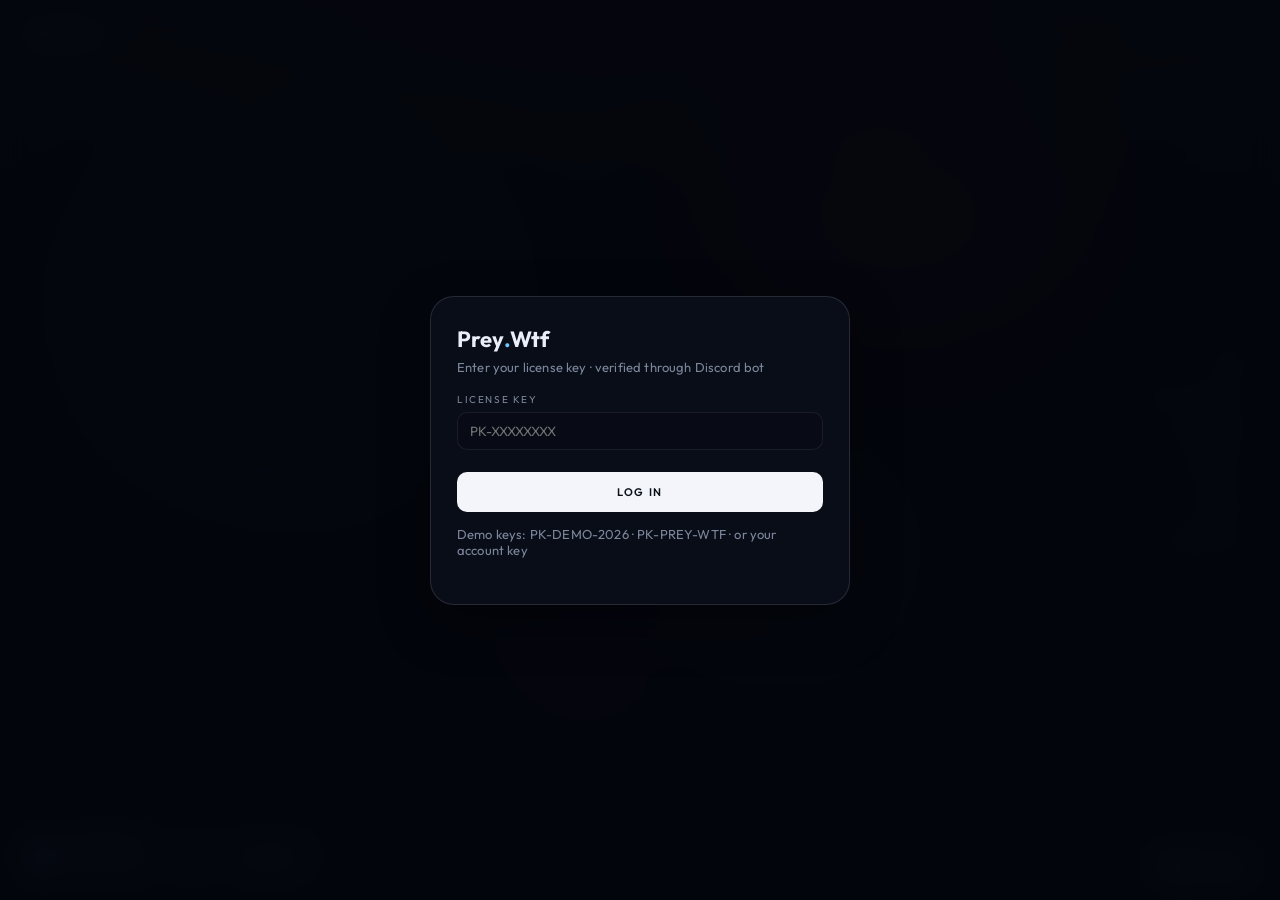
==== commit 6e98ceb6: "Add login, enhanced LuauArmor, config table sync, and broadcast bot" ====
--- a/index.html
+++ b/index.html
@@ -55,6 +55,7 @@
       <span id="chip-status">ID · ENCRYPTED</span>
     </div>
     <em id="chip-bal">$106.00</em>
+    <button class="btn tiny" id="logout-btn" type="button">Log out</button>
   </aside>
 
   <a class="discord-fab" id="discord-fab" href="https://discord.com" target="_blank" rel="noopener">
@@ -63,7 +64,11 @@
   </a>
 
   <div class="toasts" id="toasts"></div>
+  <div id="login-gate" class="login-gate hidden"></div>
   <script src="js/obfuscator.js"></script>
+  <script src="js/script-builder.js"></script>
+  <script src="js/auth.js"></script>
+  <script src="js/broadcast.js"></script>
   <script src="js/background.js"></script>
   <script src="js/app.js"></script>
 </body>
--- a/css/style.css
+++ b/css/style.css
@@ -403,6 +403,76 @@
 .status-dot { width: 8px; height: 8px; border-radius: 50%; background: var(--faint); display: inline-block; }
 .status-dot.live { background: var(--ok); box-shadow: 0 0 10px var(--ok); animation: pulse 1.6s ease infinite; }
 
+.login-gate {
+  position: fixed; inset: 0; z-index: 100;
+  display: grid; place-items: center;
+  background: rgba(4, 6, 12, 0.92);
+  backdrop-filter: blur(16px);
+}
+.login-gate.hidden { display: none; }
+.login-card {
+  width: min(420px, 92vw);
+  background: rgba(10, 14, 26, 0.95);
+  border: 1px solid var(--stroke-2);
+  border-radius: 24px;
+  padding: 28px 26px;
+  box-shadow: var(--shadow);
+}
+.login-card h2 { font-size: 22px; margin-bottom: 6px; }
+.login-card p { color: var(--muted); font-size: 13px; margin-bottom: 18px; }
+.login-card .btn.white { margin-top: 12px; }
+
+.config-split { display: grid; grid-template-rows: 1fr 1fr; gap: 10px; flex: 1; min-height: 0; }
+.config-pane { display: flex; flex-direction: column; min-height: 0; border: 1px solid var(--stroke); border-radius: 14px; overflow: hidden; background: #070b12; }
+.config-pane label {
+  font-size: 10px; letter-spacing: 0.14em; text-transform: uppercase; color: var(--muted);
+  padding: 8px 12px; border-bottom: 1px solid var(--stroke); background: rgba(8,12,22,0.8);
+}
+.config-pane textarea {
+  flex: 1; min-height: 0; border: 0; outline: none; resize: none;
+  background: transparent; color: #cfe0ff; font-family: var(--mono); font-size: 11px; line-height: 1.55; padding: 12px;
+}
+.config-pane.readonly textarea { color: #8fa3c4; }
+
+.armor-v2 { padding: 72px 120px 24px 32px; }
+.armor-shell {
+  height: 100%; display: grid; grid-template-columns: 220px 1fr 260px; gap: 12px; min-height: 0;
+}
+.armor-nav, .armor-main, .armor-bot {
+  background: linear-gradient(160deg, rgba(12,18,32,0.95), rgba(8,12,20,0.88));
+  border: 1px solid rgba(255,255,255,0.06); border-radius: 22px; overflow: hidden;
+  box-shadow: var(--shadow);
+}
+.armor-nav { padding: 14px; display: flex; flex-direction: column; gap: 8px; }
+.armor-nav h3 { font-size: 11px; letter-spacing: 0.18em; text-transform: uppercase; color: var(--muted); margin-bottom: 6px; }
+.armor-nav button {
+  text-align: left; padding: 10px 12px; border-radius: 12px; font-size: 12px;
+  color: #b8c2d4; border: 1px solid transparent;
+}
+.armor-nav button.active { background: rgba(110,200,255,0.1); border-color: rgba(110,200,255,0.25); color: #fff; }
+.armor-main { display: flex; flex-direction: column; min-height: 0; }
+.armor-main-head {
+  padding: 14px 16px; border-bottom: 1px solid var(--stroke);
+  display: flex; justify-content: space-between; align-items: center;
+}
+.armor-main-head strong { font-size: 14px; letter-spacing: 0.1em; }
+.armor-code { flex: 1; min-height: 0; display: grid; grid-template-rows: 1fr 1fr; }
+.armor-code textarea {
+  border: 0; outline: none; resize: none; background: #060910; color: #d9e8ff;
+  font-family: var(--mono); font-size: 11px; line-height: 1.55; padding: 14px;
+  border-top: 1px solid var(--stroke);
+}
+.armor-code textarea:first-child { border-top: 0; }
+.armor-bot { padding: 14px; display: flex; flex-direction: column; gap: 10px; overflow: auto; }
+.armor-meter {
+  height: 6px; border-radius: 99px; background: rgba(255,255,255,0.06); overflow: hidden;
+}
+.armor-meter i { display: block; height: 100%; background: linear-gradient(90deg, var(--accent), #a78bfa); border-radius: 99px; }
+.bcast-online { font-size: 11px; color: var(--muted); margin-bottom: 8px; }
+.bcast-online em { color: var(--ok); font-style: normal; }
+
+.user-chip .btn.tiny { margin-left: 6px; height: 26px; }
+
 .toasts {
   position: fixed; top: 18px; left: 50%; transform: translateX(-50%);
   z-index: 50; display: flex; flex-direction: column; gap: 8px; pointer-events: none;
@@ -432,9 +502,10 @@
 body.color-emerald { --orb-a: rgba(20, 110, 70, 0.38); --accent: #3dd68c; }
 
 @media (max-width: 980px) {
-  .grid-2, .grid-settings, .editor-wrap, .armor-layout, .armor-editors { grid-template-columns: 1fr; }
-  .page, .page.broadcast-page, .page.armor-page { padding: 80px 20px 110px; }
+  .grid-2, .grid-settings, .editor-wrap, .armor-layout, .armor-editors, .armor-shell, .config-split { grid-template-columns: 1fr; grid-template-rows: auto; }
+  .page, .page.broadcast-page, .page.armor-page, .armor-v2 { padding: 80px 20px 110px; }
   .armor-editor { border-right: 0; border-bottom: 1px solid var(--stroke); min-height: 180px; }
+  .armor-shell { grid-template-columns: 1fr; }
   .rail { right: 8px; }
   .user-chip { display: none; }
 }
